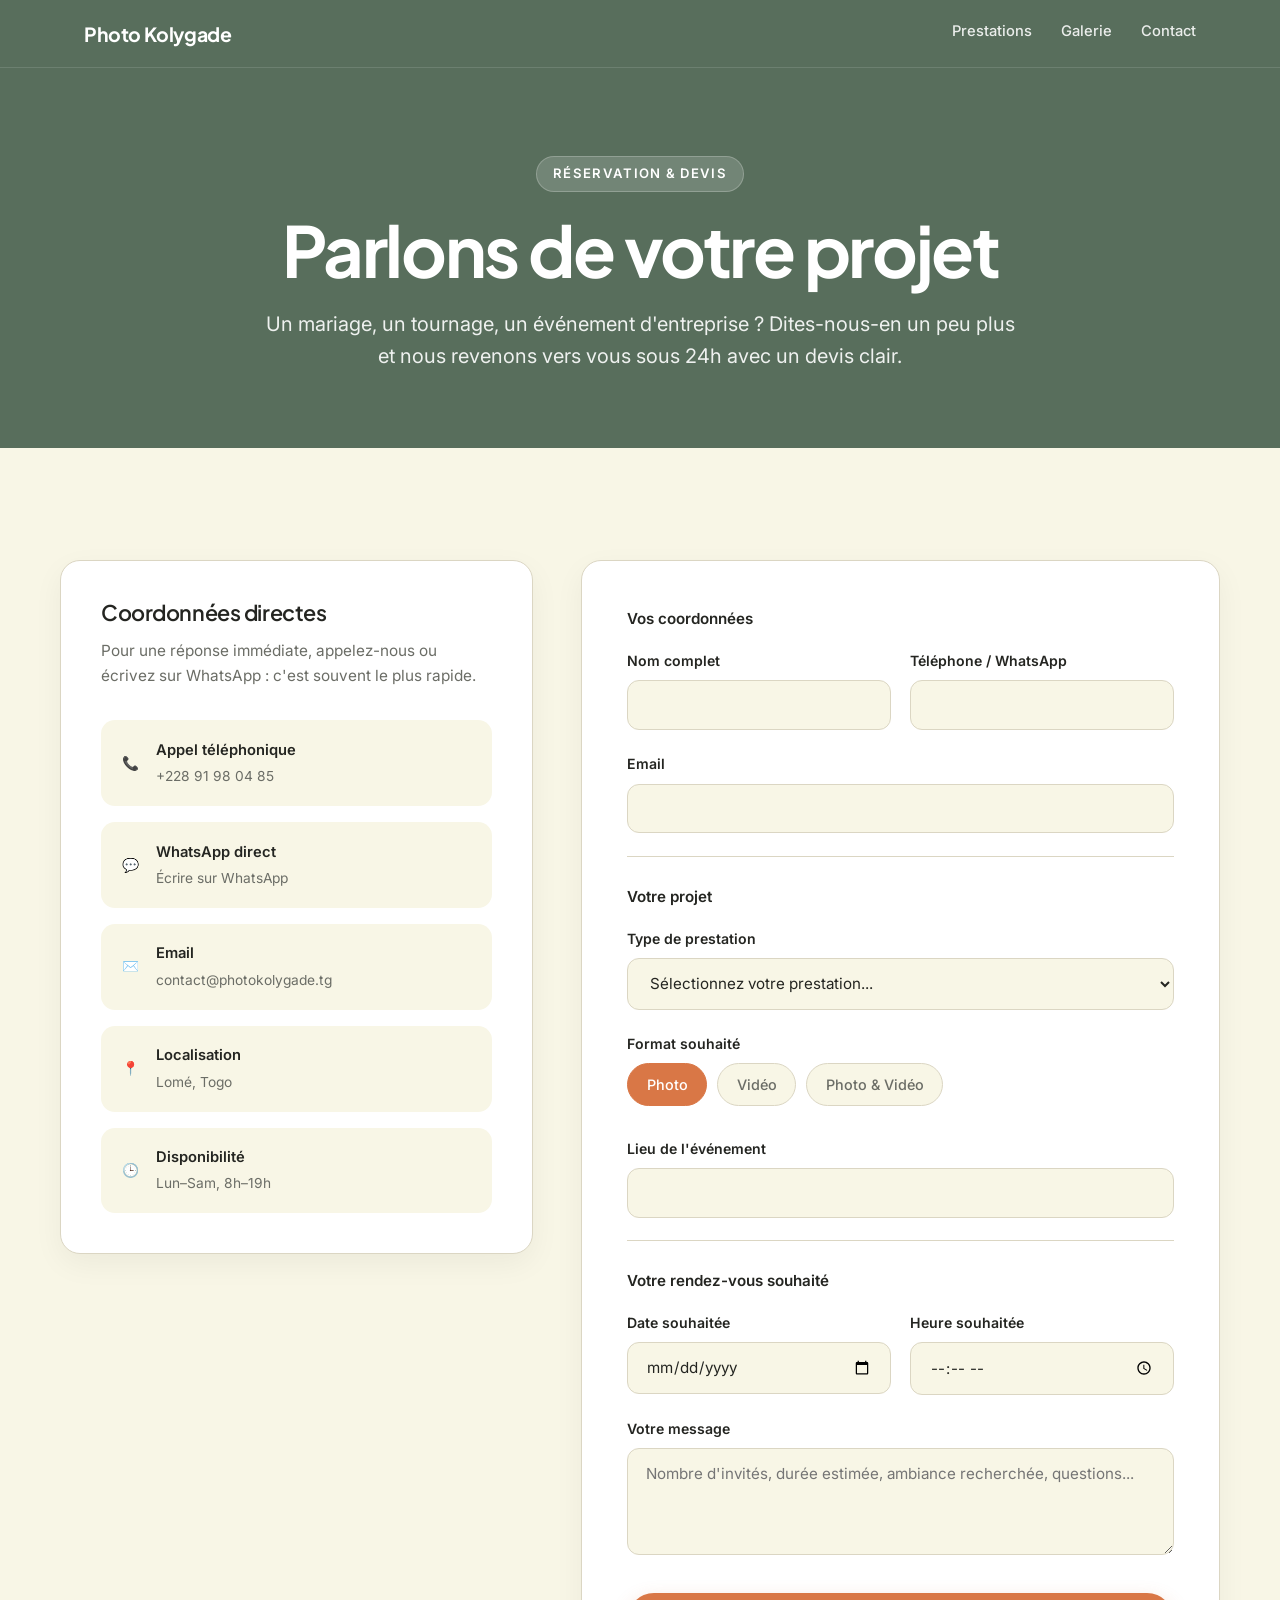
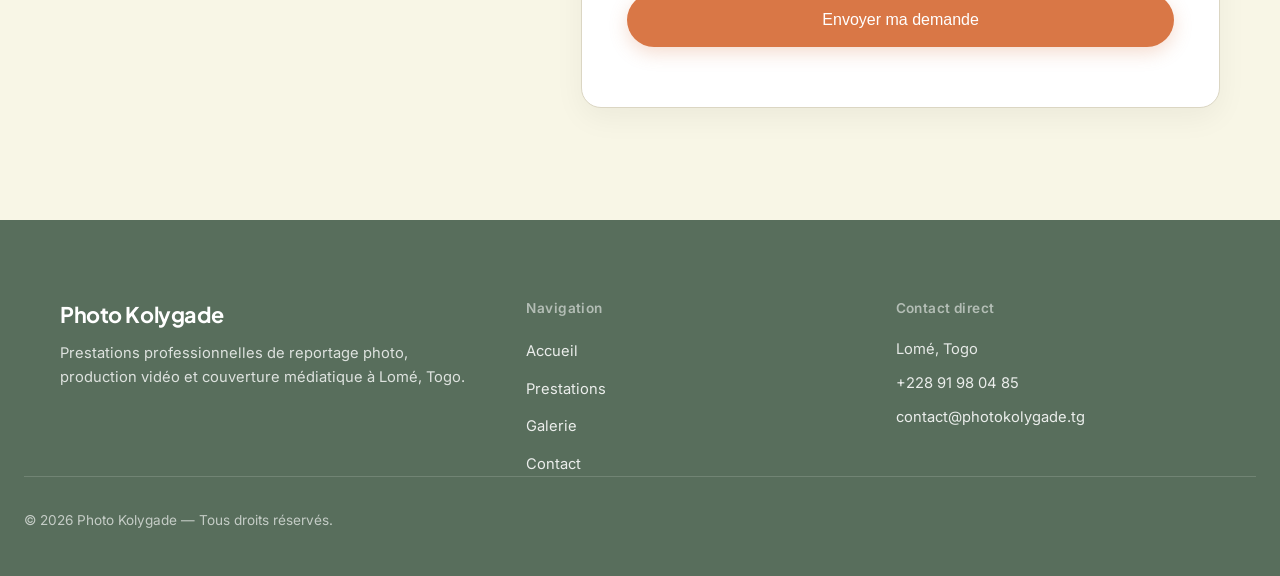
==== contact.html @ 78af7f21 "commit first" ====
<!DOCTYPE html>
<html lang="fr">

<head>
    <meta charset="UTF-8">
    <meta name="viewport" content="width=device-width, initial-scale=1.0">
    <title>Contact &amp; Réservation — Photo Kolygade | Studio Photo &amp; Vidéo à Lomé</title>
    <meta name="description"
        content="Réservez votre séance photo, votre reportage vidéo ou votre couverture d'événement avec Photo Kolygade à Lomé. Devis rapide, réponse sous 24h.">
    <link rel="preconnect" href="https://fonts.googleapis.com">
    <link rel="preconnect" href="https://fonts.gstatic.com" crossorigin>
    <link
        href="https://fonts.googleapis.com/css2?family=Inter:wght@300;400;500;600&family=Plus+Jakarta+Sans:wght@500;600;700;800&display=swap"
        rel="stylesheet">
    <link rel="stylesheet" href="style.css">
</head>

<body>

    <header class="site-header">
        <div class="header-inner">
            <a href="index.html" class="logo">Photo Kolygade</a>
            <nav class="main-nav" id="main-nav">
                <a href="prestations.html">Prestations</a>
                <a href="galerie.html">Galerie</a>
                <a href="contact.html" class="active">Contact</a>
            </nav>
            <button class="nav-toggle" id="nav-toggle" aria-label="Ouvrir le menu" aria-expanded="false">
                <span></span><span></span><span></span>
            </button>
        </div>
    </header>

    <main>
        <!-- PAGE HERO BANNER -->
        <section class="page-hero">
            <div class="page-hero-inner">
                <span class="page-hero-tag">Réservation &amp; Devis</span>
                <h1 class="page-hero-title">Parlons de votre projet</h1>
                <p class="page-hero-sub">Un mariage, un tournage, un événement d'entreprise&nbsp;? Dites-nous-en un peu
                    plus et nous revenons vers vous sous 24h avec un devis clair.</p>
            </div>
        </section>

        <!-- CONTACT & FORMULAIRE DE RDV -->
        <section class="contact">
            <div class="contact-inner">
                <div class="contact-grid">

                    <div class="contact-info">
                        <div class="info-card">
                            <h3>Coordonnées directes</h3>
                            <p>Pour une réponse immédiate, appelez-nous ou écrivez sur WhatsApp&nbsp;: c'est souvent le
                                plus rapide.</p>

                            <div class="contact-methods">
                                <a href="tel:+22891980485" class="contact-item">
                                    <span class="contact-icon">📞</span>
                                    <div>
                                        <strong>Appel téléphonique</strong>
                                        <span>+228 91 98 04 85</span>
                                    </div>
                                </a>
                                <a href="https://wa.me/22891980485" class="contact-item" target="_blank" rel="noopener">
                                    <span class="contact-icon">💬</span>
                                    <div>
                                        <strong>WhatsApp direct</strong>
                                        <span>Écrire sur WhatsApp</span>
                                    </div>
                                </a>
                                <a href="mailto:contact@photokolygade.tg" class="contact-item">
                                    <span class="contact-icon">✉️</span>
                                    <div>
                                        <strong>Email</strong>
                                        <span>contact@photokolygade.tg</span>
                                    </div>
                                </a>
                                <div class="contact-item">
                                    <span class="contact-icon">📍</span>
                                    <div>
                                        <strong>Localisation</strong>
                                        <span>Lomé, Togo</span>
                                    </div>
                                </div>
                                <div class="contact-item">
                                    <span class="contact-icon">🕒</span>
                                    <div>
                                        <strong>Disponibilité</strong>
                                        <span>Lun–Sam, 8h–19h</span>
                                    </div>
                                </div>
                            </div>
                        </div>
                    </div>

                    <div class="contact-form-wrapper">
                        <form class="contact-form" id="contact-form">

                            <p class="form-fieldset-title">Vos coordonnées</p>
                            <div class="form-row">
                                <div class="form-group">
                                    <label for="name">Nom complet</label>
                                    <input type="text" id="name" name="name" required>
                                </div>
                                <div class="form-group">
                                    <label for="phone">Téléphone / WhatsApp</label>
                                    <input type="tel" id="phone" name="phone" required>
                                </div>
                            </div>
                            <div class="form-group">
                                <label for="email">Email</label>
                                <input type="email" id="email" name="email" required>
                            </div>

                            <p class="form-fieldset-title">Votre projet</p>
                            <div class="form-group">
                                <label for="service">Type de prestation</label>
                                <select id="service" name="service" required>
                                    <option value="" disabled selected>Sélectionnez votre prestation...</option>
                                    <option value="reportage">Reportage photo (Mariage, Cérémonie, Fête)</option>
                                    <option value="video">Captation &amp; Montage vidéo</option>
                                    <option value="couverture">Couverture médiatique &amp; Événementielle</option>
                                    <option value="portrait">Shooting portrait &amp; Book photo</option>
                                    <option value="autre">Autre projet sur-mesure</option>
                                </select>
                            </div>
                            <div class="form-group">
                                <label>Format souhaité</label>
                                <div class="format-toggle">
                                    <input type="radio" id="format-photo" name="format" value="photo" checked>
                                    <label for="format-photo">Photo</label>

                                    <input type="radio" id="format-video" name="format" value="video">
                                    <label for="format-video">Vidéo</label>

                                    <input type="radio" id="format-both" name="format" value="photo-video">
                                    <label for="format-both">Photo &amp; Vidéo</label>
                                </div>
                            </div>
                            <div class="form-group">
                                <label for="location">Lieu de l'événement</label>
                                <input type="text" id="location" name="location">
                            </div>

                            <p class="form-fieldset-title">Votre rendez-vous souhaité</p>
                            <div class="form-row">
                                <div class="form-group">
                                    <label for="date">Date souhaitée</label>
                                    <input type="date" id="date" name="date">
                                </div>
                                <div class="form-group">
                                    <label for="time">Heure souhaitée</label>
                                    <input type="time" id="time" name="time">
                                </div>
                            </div>

                            <div class="form-group">
                                <label for="message">Votre message</label>
                                <textarea id="message" name="message" rows="4"
                                    placeholder="Nombre d'invités, durée estimée, ambiance recherchée, questions..."></textarea>
                            </div>

                            <button type="submit" class="btn btn-primary btn-submit">Envoyer ma demande</button>
                            <p class="form-feedback" id="form-feedback" aria-live="polite"></p>
                        </form>
                    </div>
                </div>
            </div>
        </section>
    </main>

    <!-- PIED DE PAGE -->
    <footer class="site-footer">
        <div class="footer-inner">
            <div class="footer-brand">
                <span class="logo">Photo Kolygade</span>
                <p>Prestations professionnelles de reportage photo, production vidéo et couverture médiatique à Lomé,
                    Togo.</p>
            </div>
            <div class="footer-nav">
                <h4>Navigation</h4>
                <ul>
                    <li><a href="index.html#accueil">Accueil</a></li>
                    <li><a href="prestations.html">Prestations</a></li>
                    <li><a href="galerie.html">Galerie</a></li>
                    <li><a href="contact.html">Contact</a></li>
                </ul>
            </div>
            <div class="footer-contact">
                <h4>Contact direct</h4>
                <p>Lomé, Togo</p>
                <p><a href="tel:+22891980485">+228 91 98 04 85</a></p>
                <p><a href="mailto:contact@photokolygade.tg">contact@photokolygade.tg</a></p>
            </div>
        </div>
        <div class="footer-bottom">
            <p>&copy; <span id="year"></span> Photo Kolygade — Tous droits réservés.</p>
        </div>
    </footer>

    <script src="script.js"></script>
</body>

</html>
---- style.css ----
/* ==========================================================================
   PHOTO KOLYGADE — feuille de style
   Inspirée de l'esthétique épurée et moderne de camillemasegosa.com :
   - Structure par grands blocs de couleurs (Vert Sauge, Crème Lin, Terracotta)
   - Slider Hero 4 photos avec défilement automatique & contrôles
   - Galerie en grands blocs épurés avec effet de zoom fluide au survol
   - Boutons et cartes arrondis (Soft UI)
   - Bouton flottant 'Contactez-nous'
   ========================================================================== */

:root {
  /* Palette de couleurs par blocs */
  --sage: #586E5C;
  /* Vert sauge bandeau & footer */
  --sage-dark: #445648;
  /* Vert sauge foncé pour survol */
  --terracotta: #D97746;
  /* Terracotta chaleureux (boutons & bloc avis) */
  --terracotta-hover: #C56535;
  /* Terracotta au survol */
  --paper: #F8F6E6;
  /* Fond principal crème lin doux */
  --paper-deep: #EDE8D5;
  /* Fond secondaire chaud (galerie & citation) */
  --paper-card: #FFFFFF;
  /* Cartes blanches épurées */
  --ink: #242521;
  /* Noir encre végétal */
  --muted: #6B6D66;
  /* Texte secondaire */
  --rule: #DBD6C3;
  /* Lignes fines et bordures discrètes */
  --shadow-soft: 0 10px 30px rgba(0, 0, 0, 0.05);

  /* Typographie */
  --font-display: 'Plus Jakarta Sans', -apple-system, BlinkMacSystemFont, sans-serif;
  --font-body: 'Inter', -apple-system, BlinkMacSystemFont, sans-serif;

  /* Géométrie & arrondis */
  --container: 1160px;
  --radius-pill: 50px;
  --radius-card: 20px;
  --radius-photo: 16px;
}

*,
*::before,
*::after {
  box-sizing: border-box;
}

html {
  scroll-behavior: smooth;
}

@media (prefers-reduced-motion: reduce) {
  html {
    scroll-behavior: auto;
  }

  *,
  *::before,
  *::after {
    animation-duration: 0.01ms !important;
    transition-duration: 0.01ms !important;
  }
}

body {
  margin: 0;
  background: var(--paper);
  color: var(--ink);
  font-family: var(--font-body);
  font-size: 16px;
  line-height: 1.65;
  -webkit-font-smoothing: antialiased;
}

h1,
h2,
h3 {
  font-family: var(--font-display);
  font-weight: 600;
  line-height: 1.15;
  letter-spacing: -0.02em;
  margin: 0;
}

p {
  margin: 0 0 1em;
  color: var(--muted);
}

a {
  color: inherit;
}

a:focus-visible,
button:focus-visible,
input:focus-visible,
select:focus-visible,
textarea:focus-visible {
  outline: 2px solid var(--terracotta);
  outline-offset: 3px;
}

.section-title {
  font-size: clamp(1.9rem, 3.5vw, 2.6rem);
  font-weight: 600;
  letter-spacing: -0.025em;
  margin-bottom: 2.5rem;
  color: var(--ink);
}

.section-title.text-light {
  color: #FFFFFF;
}

/* ---------- BOUTONS ARRONDIS (PILL BUTTONS) ---------- */
.btn {
  display: inline-flex;
  align-items: center;
  justify-content: center;
  gap: 0.5rem;
  padding: 0.85em 2.2em;
  border-radius: var(--radius-pill);
  font-size: 0.95rem;
  font-weight: 500;
  text-decoration: none;
  border: 1px solid transparent;
  cursor: pointer;
  transition: transform 0.15s ease, background-color 0.2s ease, color 0.2s ease, border-color 0.2s ease, box-shadow 0.2s ease;
}

.btn:hover {
  transform: translateY(-2px);
}

.btn:active {
  transform: translateY(0);
}

.btn-primary {
  background: var(--terracotta);
  color: #FFFFFF;
  box-shadow: 0 6px 18px rgba(217, 119, 70, 0.25);
}

.btn-primary:hover {
  background: var(--terracotta-hover);
  box-shadow: 0 8px 22px rgba(217, 119, 70, 0.35);
  color: #FFFFFF;
}

/* ---------- 1. EN-TÊTE (BLOC VERT SAUGE) ---------- */
.site-header {
  position: sticky;
  top: 0;
  z-index: 50;
  background: var(--sage);
  border-bottom: 1px solid rgba(255, 255, 255, 0.12);
}

.header-inner {
  max-width: var(--container);
  margin: 0 auto;
  padding: 1.1rem 1.5rem;
  display: flex;
  align-items: center;
  gap: 1.5rem;
}

.logo {
  font-family: var(--font-display);
  font-weight: 700;
  letter-spacing: -0.02em;
  font-size: 1.22rem;
  text-decoration: none;
  color: #FFFFFF;
  margin-right: auto;
}

.main-nav {
  display: flex;
  gap: 1.8rem;
}

.main-nav a {
  text-decoration: none;
  font-size: 0.92rem;
  font-weight: 500;
  color: rgba(255, 255, 255, 0.88);
  padding-bottom: 3px;
  border-bottom: 2px solid transparent;
  transition: color 0.2s ease, border-color 0.2s ease;
}

.main-nav a:hover {
  color: #FFFFFF;
  border-color: var(--terracotta);
}

.nav-toggle {
  display: none;
  flex-direction: column;
  gap: 5px;
  background: none;
  border: none;
  cursor: pointer;
  padding: 6px;
}

.nav-toggle span {
  width: 22px;
  height: 2px;
  background: #FFFFFF;
  display: block;
}

/* ---------- 2. HERO — SLIDER AVEC FOND D'AMBIANCE & PHOTO ENTIÈRE (CONTAIN) ---------- */
.hero {
  position: relative;
  min-height: 90vh;
  display: flex;
  align-items: flex-end;
  color: #FFFFFF;
  overflow: hidden;
  background-color: #1a221c;
}

.hero-slider {
  position: absolute;
  inset: 0;
  width: 100%;
  height: 100%;
  z-index: 1;
}

/* Chaque slide affiche SA photo en plein cadre (cover), point focal réglable
   individuellement via --pos si un visage ou un détail doit rester centré :
   style="--bg-url: url('...'); --pos: 50% 20%;" */
.hero-slide {
  position: absolute;
  inset: 0;
  width: 100%;
  height: 100%;
  background-image: var(--bg-url);
  background-size: cover;
  background-position: var(--pos, center 30%);
  opacity: 0;
  transform: scale(1.04);
  transition: opacity 1.1s cubic-bezier(0.4, 0, 0.2, 1), transform 6.5s linear;
  pointer-events: none;
}

.hero-slide.active {
  opacity: 1;
  transform: scale(1);
  pointer-events: auto;
}

/* Dégradé bas + gauche, juste assez pour lire le texte : la photo garde le premier rôle */
.hero::after {
  content: '';
  position: absolute;
  inset: 0;
  background: linear-gradient(to top, rgba(14, 20, 16, 0.82) 0%, rgba(14, 20, 16, 0.22) 42%, rgba(14, 20, 16, 0) 68%);
  pointer-events: none;
  z-index: 3;
}

.hero-content {
  position: relative;
  z-index: 5;
  max-width: var(--container);
  margin: 0 auto;
  padding: 0 1.5rem 5.5rem;
  width: 100%;
  pointer-events: none;
}

.hero-content a {
  pointer-events: auto;
}

.hero-title {
  font-size: clamp(3.2rem, 8.5vw, 6.2rem);
  font-weight: 700;
  letter-spacing: -0.035em;
  line-height: 1.05;
  margin-bottom: 0.8rem;
}

.hero-sub {
  font-size: clamp(1.05rem, 1.8vw, 1.35rem);
  color: rgba(255, 255, 255, 0.92);
  font-weight: 400;
  margin-bottom: 2.2rem;
  max-width: 36ch;
}

.hero-actions {
  display: flex;
  gap: 1rem;
}

/* Boutons de navigation latéraux (Style épuré haute couture — chevrons latéraux comme sur le modèle) */
.hero-nav-arrow {
  position: absolute;
  top: 50%;
  transform: translateY(-50%);
  z-index: 20;
  background: transparent;
  border: none;
  padding: 1.5rem 1rem;
  color: #FFFFFF;
  cursor: pointer;
  display: flex;
  align-items: center;
  justify-content: center;
  opacity: 0.85;
  transition: opacity 0.25s ease, transform 0.25s ease;
  user-select: none;
  -webkit-tap-highlight-color: transparent;
}

.hero-nav-arrow svg {
  width: 24px;
  height: 52px;
  display: block;
  filter: drop-shadow(0 2px 8px rgba(0, 0, 0, 0.45));
}

.hero-nav-prev {
  left: clamp(1rem, 3.2vw, 3.5rem);
}

.hero-nav-next {
  right: clamp(1rem, 3.2vw, 3.5rem);
}

.hero-nav-arrow:hover {
  opacity: 1;
}

.hero-nav-prev:hover {
  transform: translateY(-50%) translateX(-4px);
}

.hero-nav-next:hover {
  transform: translateY(-50%) translateX(4px);
}

.hero-nav-arrow:active {
  transform: translateY(-50%) scale(0.92);
}

/* ---------- 3. INTRO ---------- */
.intro {
  max-width: 680px;
  margin: 0 auto;
  padding: 5.5rem 1.5rem;
  text-align: center;
}

.intro p {
  font-size: 1.18rem;
  line-height: 1.7;
  color: var(--ink);
}

/* ---------- 4. PRESTATIONS (CARTES BLANCHES ARRONDIES & ZOOM PHOTO) ---------- */
.services {
  max-width: var(--container);
  margin: 0 auto;
  padding: 2rem 1.5rem 6.5rem;
}

.services-grid {
  display: grid;
  grid-template-columns: repeat(3, 1fr);
  gap: 2.2rem;
}

.service-tile {
  display: block;
  text-decoration: none;
  color: inherit;
}

.service-photo-wrap {
  position: relative;
  aspect-ratio: 4 / 5;
  border-radius: var(--radius-photo);
  overflow: hidden;
  margin-bottom: 1.2rem;
  background-color: var(--paper-deep);
}

.service-photo {
  width: 100%;
  height: 100%;
  background-size: cover;
  background-position: center;
  transition: transform 0.65s cubic-bezier(0.2, 0.8, 0.2, 1);
}

.service-tile:hover .service-photo {
  transform: scale(1.06);
}

.service-tile-overlay {
  position: absolute;
  inset: auto 0 0 0;
  padding: 1.6rem 1.3rem 1.1rem;
  background: linear-gradient(to top, rgba(16, 24, 18, 0.82) 0%, rgba(16, 24, 18, 0) 100%);
}

.service-tile-overlay h3 {
  font-size: 1.2rem;
  color: #FFFFFF;
  margin: 0;
}

.service-tile-desc {
  font-size: 0.94rem;
  line-height: 1.55;
  color: var(--muted);
  margin: 0 0 0.6rem;
}

.service-tile-link {
  font-size: 0.88rem;
  font-weight: 600;
  color: var(--terracotta);
}

/* ---------- 5. GALERIE (BANDEAU DE BLOCS DROITS, DÉFILEMENT AUTOMATIQUE) ---------- */
.gallery-strip-section {
  background: var(--paper-deep);
  padding: 6.5rem 0;
  border-top: 1px solid var(--rule);
  border-bottom: 1px solid var(--rule);
  overflow: hidden;
}

.gallery-strip-section .section-title {
  max-width: var(--container);
  margin: 0 auto;
  padding: 0 1.5rem;
}

.gallery-marquee-viewport {
  overflow: hidden;
  margin: 3rem 0 3.6rem;
  -webkit-mask-image: linear-gradient(to right, transparent 0, #000 4%, #000 96%, transparent 100%);
  mask-image: linear-gradient(to right, transparent 0, #000 4%, #000 96%, transparent 100%);
}

.gallery-marquee-track {
  display: flex;
  gap: 1.3rem;
  width: max-content;
  animation: marquee-scroll 42s linear infinite;
}

.gallery-marquee-viewport:hover .gallery-marquee-track {
  animation-play-state: paused;
}

.marquee-block {
  flex: 0 0 auto;
  width: clamp(220px, 22vw, 320px);
  aspect-ratio: 3 / 4;
  border-radius: 14px;
  overflow: hidden;
  background: var(--paper);
}

.marquee-photo {
  width: 100%;
  height: 100%;
  background-size: cover;
  background-position: center;
}

@keyframes marquee-scroll {
  from {
    transform: translateX(0);
  }

  to {
    transform: translateX(-50%);
  }
}

@media (prefers-reduced-motion: reduce) {
  .gallery-marquee-track {
    animation: none;
  }
}

/* ---------- BOUTONS CTA DES SECTIONS (PRESTATIONS & GALERIE) ---------- */
.section-cta-wrap {
  display: flex;
  justify-content: center;
  align-items: center;
  margin-top: 3.8rem;
}

.btn-section-cta {
  display: inline-flex;
  align-items: center;
  gap: 0.85rem;
  background: var(--terracotta);
  color: #FFFFFF;
  font-size: 1rem;
  font-weight: 500;
  padding: 0.95em 2.4em;
  border-radius: var(--radius-pill);
  text-decoration: none;
  box-shadow: 0 10px 26px rgba(217, 119, 70, 0.35);
  transition: transform 0.25s ease, background-color 0.25s ease, box-shadow 0.25s ease;
  letter-spacing: -0.01em;
}

.btn-section-cta svg {
  transition: transform 0.25s ease;
}

.btn-section-cta:hover {
  background: var(--terracotta-hover);
  color: #FFFFFF;
  transform: translateY(-3px);
  box-shadow: 0 14px 34px rgba(217, 119, 70, 0.48);
}

.btn-section-cta:hover svg {
  transform: translateX(4px);
}

.btn-section-cta:active {
  transform: translateY(-1px) scale(0.98);
}

/* ---------- 6. NOTRE PHILOSOPHIE (réutilise le composant .detail-item des prestations,
   pour garder un seul langage visuel "photo + texte alterné" sur tout le site) ---------- */
.philosophy-section {
  background: var(--paper-deep);
  padding: 6.5rem 1.5rem;
  border-top: 1px solid var(--rule);
  border-bottom: 1px solid var(--rule);
}

.philosophy-quote {
  margin: 0 0 1.5rem;
  padding-left: 1.3rem;
  border-left: 3px solid var(--terracotta);
}

.philosophy-quote p {
  font-family: var(--font-display);
  font-size: clamp(1.5rem, 2.6vw, 2.05rem);
  line-height: 1.4;
  color: var(--ink);
  font-weight: 500;
  letter-spacing: -0.015em;
  margin-bottom: 0.9rem;
}

.philosophy-quote cite {
  display: block;
  font-size: 0.88rem;
  color: var(--muted);
  font-style: normal;
  letter-spacing: 0.04em;
}

.philosophy-lead {
  font-size: 1.02rem;
  line-height: 1.65;
  color: var(--muted);
  margin: 0;
}

/* ---------- 7. TÉMOIGNAGES (BLOC TERRACOTTA, SANS BOUTON) ---------- */
.testimonials {
  background: var(--terracotta);
  padding: 7rem 1.5rem;
  color: #FFFFFF;
}

.testimonials-inner {
  max-width: var(--container);
  margin: 0 auto;
}

.testimonials .section-title {
  color: #FFFFFF;
  text-align: center;
  margin-bottom: 3.5rem;
}

.testimonials-grid {
  display: grid;
  grid-template-columns: repeat(3, 1fr);
  gap: 2.2rem;
}

.testimonial-card {
  background: #FFFFFF;
  color: var(--ink);
  padding: 2.4rem 2rem;
  border-radius: var(--radius-card);
  box-shadow: 0 12px 36px rgba(0, 0, 0, 0.12);
  display: flex;
  flex-direction: column;
  justify-content: space-between;
}

.testimonial-card .stars {
  color: #F5A623;
  font-size: 1.15rem;
  letter-spacing: 3px;
  margin-bottom: 1.2rem;
}

.testimonial-text {
  font-size: 0.98rem;
  line-height: 1.65;
  color: var(--ink);
  margin-bottom: 1.6rem;
}

.testimonial-author strong {
  display: block;
  font-size: 1rem;
  font-weight: 600;
  color: var(--ink);
}

.testimonial-author span {
  font-size: 0.85rem;
  color: var(--muted);
}

/* ---------- 8. CONTACT & FORMULAIRE ---------- */
.contact {
  background: var(--paper);
  padding: 7rem 1.5rem;
}

.contact-inner {
  max-width: var(--container);
  margin: 0 auto;
}

.contact-header {
  text-align: center;
  max-width: 640px;
  margin: 0 auto 3.8rem;
}

.contact-lead {
  font-size: 1.05rem;
  color: var(--muted);
  margin-bottom: 0;
}

.contact-grid {
  display: grid;
  grid-template-columns: 1fr 1.35fr;
  gap: 3rem;
  align-items: start;
}

.info-card {
  background: var(--paper-card);
  padding: 2.5rem;
  border-radius: var(--radius-card);
  box-shadow: var(--shadow-soft);
  border: 1px solid var(--rule);
}

.info-card h3 {
  font-size: 1.35rem;
  margin-bottom: 0.8rem;
}

.info-card p {
  font-size: 0.96rem;
  line-height: 1.6;
  margin-bottom: 2rem;
}

.contact-methods {
  display: flex;
  flex-direction: column;
  gap: 1rem;
}

.contact-item {
  display: flex;
  align-items: center;
  gap: 1.1rem;
  padding: 1.1rem 1.3rem;
  background: var(--paper);
  border-radius: 14px;
  text-decoration: none;
  color: var(--ink);
  transition: background 0.2s ease, transform 0.15s ease;
}

.contact-item:hover {
  background: var(--paper-deep);
  transform: translateX(4px);
}

.contact-icon {
  font-size: 1.4rem;
}

.contact-item strong {
  display: block;
  font-size: 0.92rem;
  font-weight: 600;
}

.contact-item span {
  font-size: 0.86rem;
  color: var(--muted);
}

.contact-form-wrapper {
  background: var(--paper-card);
  padding: 2.8rem;
  border-radius: var(--radius-card);
  box-shadow: var(--shadow-soft);
  border: 1px solid var(--rule);
}

.contact-form .form-row {
  display: grid;
  grid-template-columns: 1fr 1fr;
  gap: 1.2rem;
}

.form-group {
  margin-bottom: 1.4rem;
}

.form-group label {
  display: block;
  font-size: 0.88rem;
  font-weight: 600;
  margin-bottom: 0.5rem;
  color: var(--ink);
}

.form-group input,
.form-group select,
.form-group textarea {
  width: 100%;
  padding: 0.9rem 1.15rem;
  border-radius: 12px;
  border: 1px solid var(--rule);
  background: var(--paper);
  font-family: var(--font-body);
  font-size: 0.95rem;
  color: var(--ink);
  outline: none;
  transition: border-color 0.2s ease, background-color 0.2s ease, box-shadow 0.2s ease;
}

.form-group input:focus,
.form-group select:focus,
.form-group textarea:focus {
  background: #FFFFFF;
  border-color: var(--terracotta);
  box-shadow: 0 0 0 3px rgba(217, 119, 70, 0.15);
}

/* Regroupe les champs du formulaire de RDV en sous-sections lisibles */
.form-fieldset-title {
  font-size: 0.95rem;
  font-weight: 600;
  color: var(--ink);
  margin: 0 0 1.1rem;
  padding-top: 1.7rem;
  border-top: 1px solid var(--rule);
}

.form-fieldset-title:first-child {
  padding-top: 0;
  border-top: none;
}

/* Sélecteur "Photo / Vidéo / Photo & Vidéo" — mêmes chips que les filtres de la galerie */
.format-toggle {
  display: flex;
  flex-wrap: wrap;
  gap: 0.6rem;
  margin-bottom: 1.4rem;
}

.format-toggle input {
  position: absolute;
  opacity: 0;
  pointer-events: none;
}

.format-toggle label {
  cursor: pointer;
  font-size: 0.9rem;
  font-weight: 500;
  color: var(--muted);
  background: var(--paper);
  border: 1.5px solid var(--rule);
  padding: 0.6em 1.3em;
  border-radius: var(--radius-pill);
  transition: all 0.2s ease;
}

.format-toggle input:checked+label {
  background: var(--terracotta);
  border-color: var(--terracotta);
  color: #FFFFFF;
}

.format-toggle input:focus-visible+label {
  outline: 2px solid var(--terracotta);
  outline-offset: 2px;
}

.btn-submit {
  width: 100%;
  padding: 1.05rem;
  font-size: 1rem;
  margin-top: 0.5rem;
}

.form-feedback {
  margin-top: 1rem;
  font-size: 0.92rem;
  font-weight: 500;
  text-align: center;
}

.form-feedback.success {
  color: #2D7A47;
}

/* ---------- 9. PIED DE PAGE (BLOC VERT SAUGE, 3 COLONNES) ---------- */
.site-footer {
  background: var(--sage);
  color: #FFFFFF;
  padding: 4.8rem 1.5rem 2.8rem;
}

.footer-inner {
  max-width: var(--container);
  margin: 0 auto;
  display: grid;
  grid-template-columns: 1.3fr 1fr 1fr;
  gap: 2.8rem;
  text-align: left;
}

.footer-brand .logo {
  font-family: var(--font-display);
  font-size: 1.35rem;
  font-weight: 700;
  display: block;
  margin: 0 0 0.6rem;
}

.footer-brand p {
  color: rgba(255, 255, 255, 0.8);
  margin: 0;
  font-size: 0.92rem;
  line-height: 1.6;
}

.footer-nav h4,
.footer-contact h4 {
  font-size: 0.85rem;
  font-weight: 600;
  letter-spacing: 0.03em;
  color: rgba(255, 255, 255, 0.55);
  margin: 0 0 1.1rem;
}

.footer-nav ul {
  list-style: none;
  padding: 0;
  margin: 0;
  display: flex;
  flex-direction: column;
  gap: 0.7rem;
}

.footer-nav a,
.footer-contact a {
  color: rgba(255, 255, 255, 0.88);
  text-decoration: none;
  font-size: 0.92rem;
  transition: color 0.2s ease;
}

.footer-nav a:hover,
.footer-contact a:hover {
  color: var(--terracotta);
}

.footer-contact p {
  margin: 0 0 0.6rem;
  font-size: 0.92rem;
  color: rgba(255, 255, 255, 0.85);
}

@media (max-width: 720px) {
  .footer-inner {
    grid-template-columns: 1fr;
    text-align: center;
    gap: 2.2rem;
  }

  .footer-nav ul {
    align-items: center;
  }
}

.footer-bottom {
  border-top: 1px solid rgba(255, 255, 255, 0.15);
  padding-top: 2rem;
  width: 100%;
}

.footer-bottom p {
  color: rgba(255, 255, 255, 0.65);
  font-size: 0.85rem;
  margin: 0;
}

/* ---------- 10. BOUTON FLOTTANT 'CONTACTEZ-NOUS' ---------- */
.floating-contact-btn {
  position: fixed;
  bottom: 2.2rem;
  right: 2.2rem;
  z-index: 99;
  display: flex;
  align-items: center;
  gap: 0.65rem;
  background: var(--terracotta);
  color: #FFFFFF;
  padding: 0.88em 1.6em;
  border-radius: var(--radius-pill);
  text-decoration: none;
  font-weight: 500;
  font-size: 0.95rem;
  box-shadow: 0 10px 28px rgba(217, 119, 70, 0.45);
  transition: transform 0.2s ease, background-color 0.2s ease, box-shadow 0.2s ease;
}

.floating-contact-btn:hover {
  transform: translateY(-3px) scale(1.03);
  background: var(--terracotta-hover);
  box-shadow: 0 14px 34px rgba(217, 119, 70, 0.55);
  color: #FFFFFF;
}

.floating-icon {
  font-size: 1.15rem;
}

/* ---------- RESPONSIVE ---------- */
@media (max-width: 960px) {
  .services-grid {
    grid-template-columns: 1fr;
  }

  .testimonials-grid {
    grid-template-columns: 1fr;
  }

  .contact-grid {
    grid-template-columns: 1fr;
  }
}

@media (max-width: 880px) {
  .main-nav {
    position: absolute;
    top: 100%;
    left: 0;
    right: 0;
    background: var(--sage);
    border-bottom: 1px solid rgba(255, 255, 255, 0.15);
    flex-direction: column;
    padding: 1.2rem 1.5rem 1.8rem;
    gap: 1.2rem;
    display: none;
  }

  .main-nav.open {
    display: flex;
  }

  .nav-toggle {
    display: flex;
  }
}

@media (max-width: 600px) {
  .contact-form .form-row {
    grid-template-columns: 1fr;
  }

  .contact-form-wrapper {
    padding: 1.8rem 1.4rem;
  }

  .info-card {
    padding: 1.8rem 1.4rem;
  }

  .marquee-block {
    width: 200px;
  }

  .hero-title {
    font-size: 3rem;
  }

  .hero-nav-arrow {
    padding: 0.8rem 0.4rem;
  }

  .hero-nav-arrow svg {
    width: 18px;
    height: 38px;
  }

  .hero-nav-prev {
    left: 0.5rem;
  }

  .hero-nav-next {
    right: 0.5rem;
  }

  .floating-contact-btn {
    bottom: 1.2rem;
    right: 1.2rem;
    padding: 0.75em 1.3em;
    font-size: 0.88rem;
  }
}

/* ============================================================
   STYLES DES PAGES DÉDIÉES (PRESTATIONS & GALERIE)
   ============================================================ */

/* Page Hero Banner */
.page-hero {
  background: var(--sage);
  color: #FFFFFF;
  padding: 5.5rem 1.5rem 4.8rem;
  text-align: center;
  position: relative;
}

.page-hero-inner {
  max-width: 820px;
  margin: 0 auto;
}

.page-hero-tag {
  display: inline-block;
  background: rgba(255, 255, 255, 0.16);
  font-size: 0.82rem;
  font-weight: 600;
  text-transform: uppercase;
  letter-spacing: 0.1em;
  padding: 0.45em 1.2em;
  border-radius: var(--radius-pill);
  margin-bottom: 1.2rem;
  border: 1px solid rgba(255, 255, 255, 0.22);
}

.page-hero-title {
  font-size: clamp(2.8rem, 5.5vw, 4.4rem);
  font-weight: 700;
  letter-spacing: -0.035em;
  line-height: 1.1;
  margin-bottom: 1.2rem;
}

.page-hero-sub {
  font-size: clamp(1.05rem, 1.6vw, 1.25rem);
  line-height: 1.6;
  color: rgba(255, 255, 255, 0.9);
  max-width: 58ch;
  margin: 0 auto;
}

/* Prestations Détail */
.prestations-detail {
  padding: 6rem 1.5rem;
  background: var(--paper);
}

.detail-container {
  max-width: var(--container);
  margin: 0 auto;
  display: flex;
  flex-direction: column;
  gap: 6rem;
}

.detail-item {
  display: grid;
  grid-template-columns: 1.05fr 1fr;
  gap: 4.5rem;
  align-items: center;
}

.detail-item.reverse {
  grid-template-columns: 1fr 1.05fr;
}

.detail-item.reverse .detail-visual {
  order: 2;
}

.detail-visual {
  position: relative;
  height: 480px;
  border-radius: 28px;
  overflow: hidden;
  box-shadow: 0 16px 40px rgba(0, 0, 0, 0.08);
  background: var(--paper-deep);
}

.detail-img {
  width: 100%;
  height: 100%;
  background-size: cover;
  background-position: center;
  transition: transform 0.65s cubic-bezier(0.2, 0.8, 0.2, 1);
}

.detail-item:hover .detail-img {
  transform: scale(1.05);
}

.detail-badge {
  display: inline-block;
  font-size: 0.8rem;
  font-weight: 600;
  text-transform: uppercase;
  letter-spacing: 0.08em;
  color: var(--terracotta);
  margin-bottom: 0.8rem;
}

.detail-text h2 {
  font-size: clamp(1.8rem, 3.2vw, 2.4rem);
  line-height: 1.2;
  margin-bottom: 1.1rem;
  letter-spacing: -0.02em;
}

.detail-lead {
  font-size: 1.05rem;
  line-height: 1.65;
  color: var(--muted);
  margin-bottom: 1.8rem;
}

.detail-tags {
  display: flex;
  flex-wrap: wrap;
  gap: 0.6rem;
  margin: 0 0 2.2rem;
}

.detail-tags span {
  font-size: 0.85rem;
  font-weight: 500;
  color: var(--ink);
  background: var(--paper-card);
  border: 1px solid var(--rule);
  padding: 0.5em 1.1em;
  border-radius: var(--radius-pill);
}

/* Section Processus */
.process-section {
  background: var(--paper-deep);
  padding: 6.5rem 1.5rem;
  border-top: 1px solid var(--rule);
  border-bottom: 1px solid var(--rule);
}

.process-inner {
  max-width: var(--container);
  margin: 0 auto;
}

.process-grid {
  display: grid;
  grid-template-columns: repeat(4, 1fr);
  gap: 2.2rem;
  margin-top: 3.5rem;
}

.process-step {
  background: var(--paper);
  padding: 2.2rem 1.8rem;
  border-radius: 20px;
  box-shadow: 0 8px 24px rgba(0, 0, 0, 0.04);
  border: 1px solid var(--rule);
  transition: transform 0.2s ease;
}

.process-step:hover {
  transform: translateY(-4px);
}

.step-num {
  font-family: var(--font-display);
  font-size: 2.2rem;
  font-weight: 800;
  color: var(--terracotta);
  margin-bottom: 0.9rem;
  line-height: 1;
}

.process-step h3 {
  font-size: 1.25rem;
  margin-bottom: 0.6rem;
}

.process-step p {
  font-size: 0.92rem;
  line-height: 1.6;
  color: var(--muted);
  margin: 0;
}

/* Page CTA Banner */
.page-cta-banner {
  background: var(--terracotta);
  color: #FFFFFF;
  padding: 6rem 1.5rem;
  text-align: center;
}

.page-cta-inner {
  max-width: 720px;
  margin: 0 auto;
}

.page-cta-banner h2 {
  font-size: clamp(2rem, 3.8vw, 2.9rem);
  letter-spacing: -0.025em;
  margin-bottom: 1rem;
  color: #FFFFFF;
}

.page-cta-banner p {
  font-size: 1.1rem;
  line-height: 1.6;
  color: rgba(255, 255, 255, 0.92);
  margin-bottom: 2.4rem;
}

.page-cta-banner .btn-pill-cta {
  background: #FFFFFF;
  color: var(--terracotta);
  box-shadow: 0 10px 28px rgba(0, 0, 0, 0.15);
}

.page-cta-banner .btn-pill-cta:hover {
  background: var(--ink);
  color: #FFFFFF;
}

/* Galerie Page Complète */
.gallery-page-section {
  padding: 5rem 1.5rem 7rem;
  background: var(--paper-deep);
}

.gallery-container {
  max-width: var(--container);
  margin: 0 auto;
}

.gallery-filters {
  display: flex;
  justify-content: center;
  gap: 0.85rem;
  flex-wrap: wrap;
  margin-bottom: 3.5rem;
}

.filter-btn {
  background: var(--paper);
  color: var(--muted);
  border: 1.5px solid var(--rule);
  padding: 0.6em 1.6em;
  border-radius: var(--radius-pill);
  font-size: 0.92rem;
  font-weight: 500;
  cursor: pointer;
  transition: all 0.22s ease;
}

.filter-btn:hover {
  border-color: var(--terracotta);
  color: var(--ink);
}

.filter-btn.active {
  background: var(--terracotta);
  color: #FFFFFF;
  border-color: var(--terracotta);
  box-shadow: 0 6px 18px rgba(217, 119, 70, 0.35);
}

.gallery-full-grid {
  display: grid;
  grid-template-columns: repeat(3, 1fr);
  gap: 1.8rem;
}

.gallery-card {
  position: relative;
  border-radius: 22px;
  overflow: hidden;
  min-height: 420px;
  box-shadow: 0 10px 30px rgba(0, 0, 0, 0.06);
  background: var(--paper);
  cursor: zoom-in;
  border: none;
  padding: 0;
  width: 100%;
  text-align: left;
  display: block;
  font: inherit;
}

.gallery-card:focus-visible {
  outline: 3px solid var(--terracotta);
  outline-offset: 3px;
}

.gallery-card-img {
  width: 100%;
  height: 100%;
  background-size: cover;
  background-position: center;
  transition: transform 0.65s cubic-bezier(0.2, 0.8, 0.2, 1);
}

.gallery-card:hover .gallery-card-img {
  transform: scale(1.08);
}

.gallery-card-overlay {
  position: absolute;
  inset: auto 0 0 0;
  padding: 2.2rem 1.5rem 1.4rem;
  background: linear-gradient(to top, rgba(16, 24, 18, 0.88) 0%, rgba(16, 24, 18, 0) 100%);
  color: #FFFFFF;
  pointer-events: none;
}

.gallery-card-overlay h3 {
  font-size: 1.15rem;
  font-weight: 600;
  margin: 0;
  color: #FFFFFF;
}

/* Responsive des nouvelles pages */
@media (max-width: 960px) {

  .detail-item,
  .detail-item.reverse {
    grid-template-columns: 1fr;
    gap: 2.5rem;
  }

  .detail-item.reverse .detail-visual {
    order: 0;
  }

  .detail-visual {
    height: 380px;
  }

  .process-grid {
    grid-template-columns: repeat(2, 1fr);
  }

  .gallery-full-grid {
    grid-template-columns: repeat(2, 1fr);
  }
}

@media (max-width: 600px) {
  .process-grid {
    grid-template-columns: 1fr;
  }

  .gallery-full-grid {
    grid-template-columns: 1fr;
  }

  .detail-visual {
    height: 300px;
  }
}

/* ---------- LIGHTBOX (agrandir une photo de la galerie au clic) ---------- */
.lightbox {
  position: fixed;
  inset: 0;
  z-index: 200;
  display: none;
  align-items: center;
  justify-content: center;
  padding: 2.4rem;
  background: rgba(12, 16, 13, 0.94);
}

.lightbox.open {
  display: flex;
}

.lightbox-img {
  width: min(1100px, 100%);
  height: min(82vh, 100%);
  border-radius: 10px;
  box-shadow: 0 30px 80px rgba(0, 0, 0, 0.5);
  background-size: contain;
  background-repeat: no-repeat;
  background-position: center;
}

.lightbox-caption {
  position: absolute;
  bottom: 2.2rem;
  left: 0;
  right: 0;
  text-align: center;
  color: rgba(255, 255, 255, 0.9);
  font-size: 0.95rem;
}

.lightbox-close,
.lightbox-nav {
  position: absolute;
  background: rgba(255, 255, 255, 0.12);
  border: none;
  color: #FFFFFF;
  cursor: pointer;
  border-radius: 50%;
  width: 46px;
  height: 46px;
  display: flex;
  align-items: center;
  justify-content: center;
  transition: background-color 0.2s ease;
}

.lightbox-close:hover,
.lightbox-nav:hover {
  background: var(--terracotta);
}

.lightbox-close:focus-visible,
.lightbox-nav:focus-visible {
  outline: 2px solid #FFFFFF;
  outline-offset: 2px;
}

.lightbox-close {
  top: 1.6rem;
  right: 1.6rem;
}

.lightbox-prev {
  left: 1.2rem;
  top: 50%;
  transform: translateY(-50%);
}

.lightbox-next {
  right: 1.2rem;
  top: 50%;
  transform: translateY(-50%);
}

@media (max-width: 640px) {
  .lightbox {
    padding: 1.2rem;
  }

  .lightbox-close,
  .lightbox-nav {
    width: 38px;
    height: 38px;
  }

  .lightbox-prev {
    left: 0.5rem;
  }

  .lightbox-next {
    right: 0.5rem;
  }
}
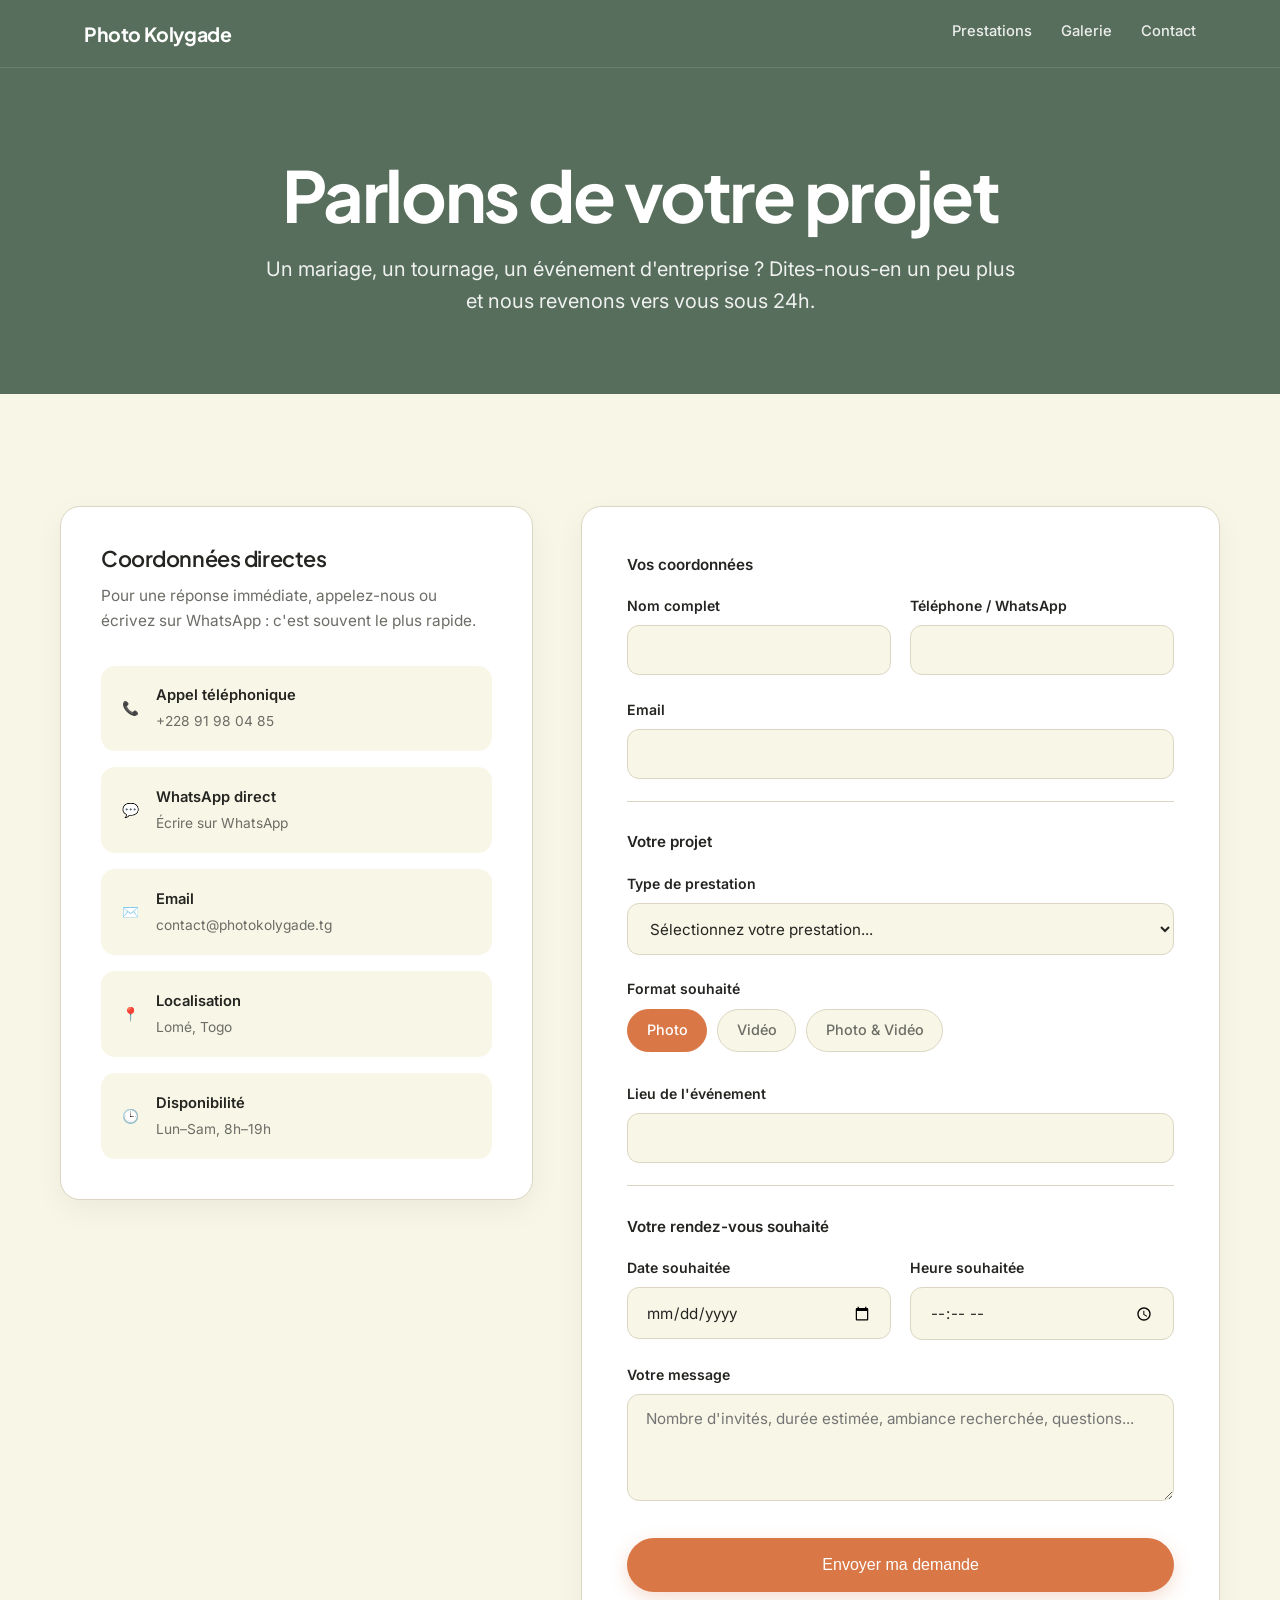
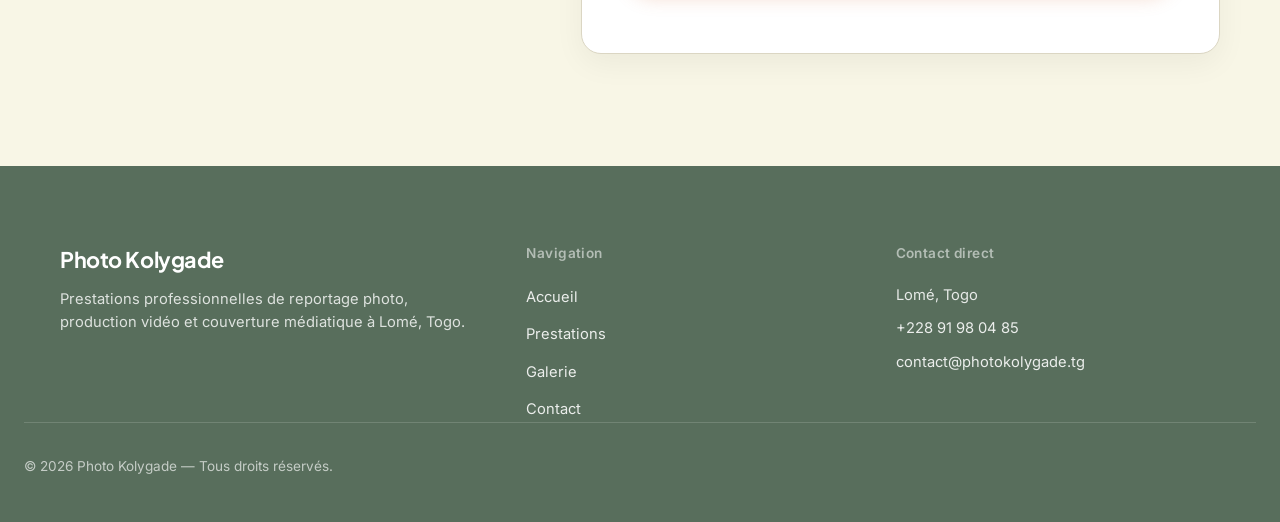
==== commit b71a1bb9: "amélioration global" ====
--- a/contact.html
+++ b/contact.html
@@ -35,10 +35,9 @@
         <!-- PAGE HERO BANNER -->
         <section class="page-hero">
             <div class="page-hero-inner">
-                <span class="page-hero-tag">Réservation &amp; Devis</span>
                 <h1 class="page-hero-title">Parlons de votre projet</h1>
                 <p class="page-hero-sub">Un mariage, un tournage, un événement d'entreprise&nbsp;? Dites-nous-en un peu
-                    plus et nous revenons vers vous sous 24h avec un devis clair.</p>
+                    plus et nous revenons vers vous sous 24h.</p>
             </div>
         </section>
 
--- a/style.css
+++ b/style.css
@@ -217,15 +217,19 @@
   display: block;
 }
 
-/* ---------- 2. HERO — SLIDER AVEC FOND D'AMBIANCE & PHOTO ENTIÈRE (CONTAIN) ---------- */
+/* ---------- 2. HERO — COMPOSITION ASYMÉTRIQUE ÉDITORIALE (OPTION C : 60% CARROUSEL / 40% TEXTE) ---------- */
 .hero {
   position: relative;
-  min-height: 90vh;
-  display: flex;
-  align-items: flex-end;
-  color: #FFFFFF;
+  min-height: min(760px, calc(100vh - 72px));
+  display: grid;
+  /* Disposition asymétrique : ~38% pour le texte et ~62% pour la mise en valeur photo */
+  grid-template-columns: minmax(320px, 0.78fr) minmax(460px, 1.22fr);
+  align-items: center;
+  gap: clamp(2rem, 3vw, 3rem);
+  padding: clamp(2.5rem, 4.5vw, 4.5rem) max(1.5rem, calc((100% - 1320px) / 2));
+  color: var(--ink);
   overflow: hidden;
-  background-color: #1a221c;
+  background: var(--paper);
 }
 
 .hero-slider {
@@ -248,125 +252,146 @@
   background-size: cover;
   background-position: var(--pos, center 30%);
   opacity: 0;
-  transform: scale(1.04);
-  transition: opacity 1.1s cubic-bezier(0.4, 0, 0.2, 1), transform 6.5s linear;
+  transform: scale(1.06) translateX(2%);
+  transition: opacity 1s ease, transform 7s cubic-bezier(0.2, 0.7, 0.2, 1);
   pointer-events: none;
 }
 
 .hero-slide.active {
   opacity: 1;
-  transform: scale(1);
+  transform: scale(1) translateX(0);
   pointer-events: auto;
-}
-
-/* Dégradé bas + gauche, juste assez pour lire le texte : la photo garde le premier rôle */
-.hero::after {
-  content: '';
-  position: absolute;
-  inset: 0;
-  background: linear-gradient(to top, rgba(14, 20, 16, 0.82) 0%, rgba(14, 20, 16, 0.22) 42%, rgba(14, 20, 16, 0) 68%);
-  pointer-events: none;
-  z-index: 3;
 }
 
 .hero-content {
   position: relative;
   z-index: 5;
-  max-width: var(--container);
-  margin: 0 auto;
-  padding: 0 1.5rem 5.5rem;
-  width: 100%;
-  pointer-events: none;
-}
-
-.hero-content a {
-  pointer-events: auto;
+  max-width: 480px;
+  margin-left: clamp(0rem, 3vw, 3rem);
+}
+
+.hero-kicker {
+  margin-bottom: 1.3rem;
+  color: var(--terracotta);
+  font-size: 0.76rem;
+  font-weight: 700;
+  letter-spacing: 0.14em;
+  text-transform: uppercase;
 }
 
 .hero-title {
-  font-size: clamp(3.2rem, 8.5vw, 6.2rem);
+  font-size: clamp(2.9rem, 4.8vw, 4.8rem);
   font-weight: 700;
-  letter-spacing: -0.035em;
   line-height: 1.05;
-  margin-bottom: 0.8rem;
+  margin-bottom: 1.4rem;
 }
 
 .hero-sub {
-  font-size: clamp(1.05rem, 1.8vw, 1.35rem);
-  color: rgba(255, 255, 255, 0.92);
+  font-size: clamp(1.02rem, 1.35vw, 1.2rem);
+  color: var(--muted);
   font-weight: 400;
   margin-bottom: 2.2rem;
-  max-width: 36ch;
+  max-width: 32ch;
 }
 
 .hero-actions {
   display: flex;
+  flex-wrap: wrap;
   gap: 1rem;
 }
 
-/* Boutons de navigation latéraux (Style épuré haute couture — chevrons latéraux comme sur le modèle) */
+.btn-outline {
+  border-color: var(--rule);
+  color: var(--ink);
+  background: transparent;
+}
+
+.btn-outline:hover {
+  border-color: var(--ink);
+  background: var(--ink);
+  color: #FFFFFF;
+}
+
+/* Carrousel dominant (~60% de l'espace, hauteur calibrée viewport) */
+.hero-frame {
+  position: relative;
+  z-index: 4;
+  width: 100%;
+  height: clamp(500px, 68vh, 640px);
+  aspect-ratio: auto;
+  justify-self: stretch;
+  overflow: hidden;
+  border-radius: 28px;
+  background: #d5d1cc;
+  border: 1px solid rgba(0, 0, 0, 0.05);
+  box-shadow: 0 24px 60px -12px rgba(36, 37, 33, 0.16), 0 8px 24px -6px rgba(36, 37, 33, 0.08);
+}
+
+.hero-frame-controls {
+  position: absolute;
+  z-index: 6;
+  left: 1.4rem;
+  right: 1.4rem;
+  display: flex;
+  align-items: center;
+  justify-content: space-between;
+  color: #FFFFFF;
+  font-size: 0.8rem;
+  font-weight: 600;
+}
+
+.hero-frame-controls {
+  bottom: 1.4rem;
+  gap: 0.9rem;
+}
+
+.hero-progress {
+  flex: 1;
+  height: 3px;
+  border-radius: 3px;
+  background: rgba(255, 255, 255, 0.35);
+  overflow: hidden;
+  backdrop-filter: blur(4px);
+}
+
+.hero-progress span {
+  display: block;
+  width: 25%;
+  height: 100%;
+  background: #FFFFFF;
+  border-radius: 3px;
+  transition: width 0.8s ease;
+  box-shadow: 0 0 8px rgba(255, 255, 255, 0.5);
+}
+
 .hero-nav-arrow {
-  position: absolute;
-  top: 50%;
-  transform: translateY(-50%);
   z-index: 20;
-  background: transparent;
-  border: none;
-  padding: 1.5rem 1rem;
+  width: 42px;
+  height: 42px;
+  border-radius: 50%;
+  background: rgba(16, 24, 18, 0.45);
+  backdrop-filter: blur(10px);
+  -webkit-backdrop-filter: blur(10px);
+  border: 1px solid rgba(255, 255, 255, 0.2);
   color: #FFFFFF;
   cursor: pointer;
   display: flex;
   align-items: center;
   justify-content: center;
-  opacity: 0.85;
-  transition: opacity 0.25s ease, transform 0.25s ease;
-  user-select: none;
-  -webkit-tap-highlight-color: transparent;
-}
-
-.hero-nav-arrow svg {
-  width: 24px;
-  height: 52px;
-  display: block;
-  filter: drop-shadow(0 2px 8px rgba(0, 0, 0, 0.45));
-}
-
-.hero-nav-prev {
-  left: clamp(1rem, 3.2vw, 3.5rem);
-}
-
-.hero-nav-next {
-  right: clamp(1rem, 3.2vw, 3.5rem);
+  font-size: 1.15rem;
+  line-height: 1;
+  transition: all 0.22s ease;
 }
 
 .hero-nav-arrow:hover {
-  opacity: 1;
-}
-
-.hero-nav-prev:hover {
-  transform: translateY(-50%) translateX(-4px);
-}
-
-.hero-nav-next:hover {
-  transform: translateY(-50%) translateX(4px);
+  background: var(--terracotta);
+  border-color: var(--terracotta);
+  transform: scale(1.08);
+  box-shadow: 0 4px 14px rgba(217, 119, 70, 0.4);
 }
 
 .hero-nav-arrow:active {
-  transform: translateY(-50%) scale(0.92);
-}
-
-/* ---------- 3. INTRO ---------- */
-.intro {
-  max-width: 680px;
-  margin: 0 auto;
-  padding: 5.5rem 1.5rem;
-  text-align: center;
-}
-
-.intro p {
-  font-size: 1.18rem;
-  line-height: 1.7;
-  color: var(--ink);
+  transform: scale(0.96);
 }
 
 /* ---------- 4. PRESTATIONS (CARTES BLANCHES ARRONDIES & ZOOM PHOTO) ---------- */
@@ -543,40 +568,16 @@
   transform: translateY(-1px) scale(0.98);
 }
 
-/* ---------- 6. NOTRE PHILOSOPHIE (réutilise le composant .detail-item des prestations,
+/* ---------- 6. À PROPOS (réutilise le composant .detail-item des prestations,
    pour garder un seul langage visuel "photo + texte alterné" sur tout le site) ---------- */
-.philosophy-section {
+.about-section {
   background: var(--paper-deep);
   padding: 6.5rem 1.5rem;
   border-top: 1px solid var(--rule);
   border-bottom: 1px solid var(--rule);
 }
 
-.philosophy-quote {
-  margin: 0 0 1.5rem;
-  padding-left: 1.3rem;
-  border-left: 3px solid var(--terracotta);
-}
-
-.philosophy-quote p {
-  font-family: var(--font-display);
-  font-size: clamp(1.5rem, 2.6vw, 2.05rem);
-  line-height: 1.4;
-  color: var(--ink);
-  font-weight: 500;
-  letter-spacing: -0.015em;
-  margin-bottom: 0.9rem;
-}
-
-.philosophy-quote cite {
-  display: block;
-  font-size: 0.88rem;
-  color: var(--muted);
-  font-style: normal;
-  letter-spacing: 0.04em;
-}
-
-.philosophy-lead {
+.about-lead {
   font-size: 1.02rem;
   line-height: 1.65;
   color: var(--muted);
@@ -975,6 +976,24 @@
 
 /* ---------- RESPONSIVE ---------- */
 @media (max-width: 960px) {
+  .hero {
+    min-height: auto;
+    grid-template-columns: 1fr;
+    gap: 2.8rem;
+    padding-top: 3.5rem;
+    padding-bottom: 3.5rem;
+  }
+
+  .hero-content {
+    max-width: 100%;
+    margin-left: 0;
+  }
+
+  .hero-frame {
+    height: 480px;
+    border-radius: 24px;
+  }
+
   .services-grid {
     grid-template-columns: 1fr;
   }
@@ -1029,24 +1048,29 @@
   }
 
   .hero-title {
-    font-size: 3rem;
+    font-size: 2.8rem;
+  }
+
+  .hero {
+    min-height: auto;
+    grid-template-columns: 1fr;
+    gap: 2rem;
+    padding-top: 2.5rem;
+    padding-bottom: 3rem;
+  }
+
+  .hero-frame {
+    width: 100%;
+    height: 380px;
+    border-radius: 18px;
+  }
+
+  .hero-actions .btn {
+    width: 100%;
   }
 
   .hero-nav-arrow {
-    padding: 0.8rem 0.4rem;
-  }
-
-  .hero-nav-arrow svg {
-    width: 18px;
-    height: 38px;
-  }
-
-  .hero-nav-prev {
-    left: 0.5rem;
-  }
-
-  .hero-nav-next {
-    right: 0.5rem;
+    padding: 0.2rem;
   }
 
   .floating-contact-btn {
@@ -1255,6 +1279,37 @@
   color: #FFFFFF;
   padding: 6rem 1.5rem;
   text-align: center;
+}
+
+.contact-prompt {
+  padding: 2.8rem 1.5rem;
+  background: var(--paper-deep);
+  border-top: 1px solid var(--rule);
+}
+
+.contact-prompt-inner {
+  max-width: var(--container);
+  margin: 0 auto;
+  display: flex;
+  align-items: center;
+  justify-content: space-between;
+  gap: 1.5rem;
+}
+
+.contact-prompt h2 {
+  font-size: clamp(1.35rem, 2.5vw, 1.9rem);
+  color: var(--ink);
+}
+
+@media (max-width: 600px) {
+  .contact-prompt-inner {
+    align-items: flex-start;
+    flex-direction: column;
+  }
+
+  .contact-prompt .btn {
+    width: 100%;
+  }
 }
 
 .page-cta-inner {
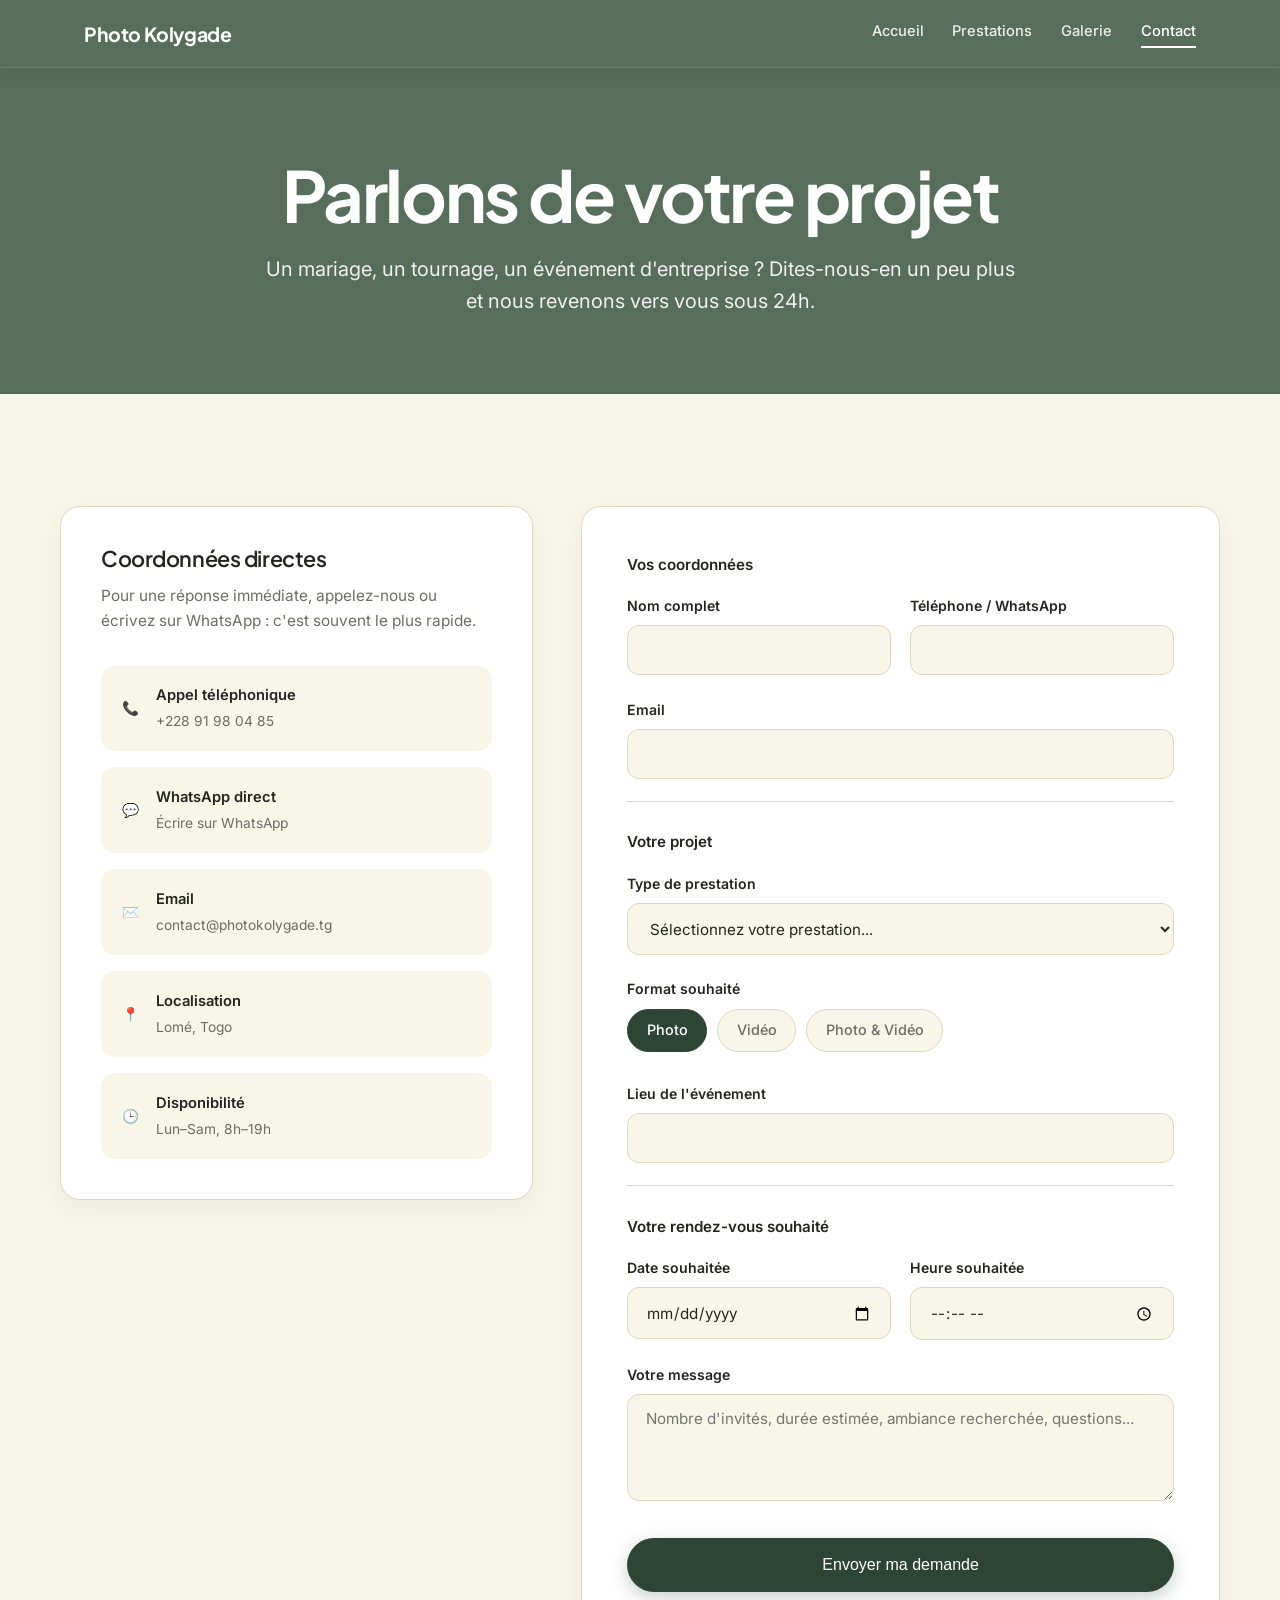
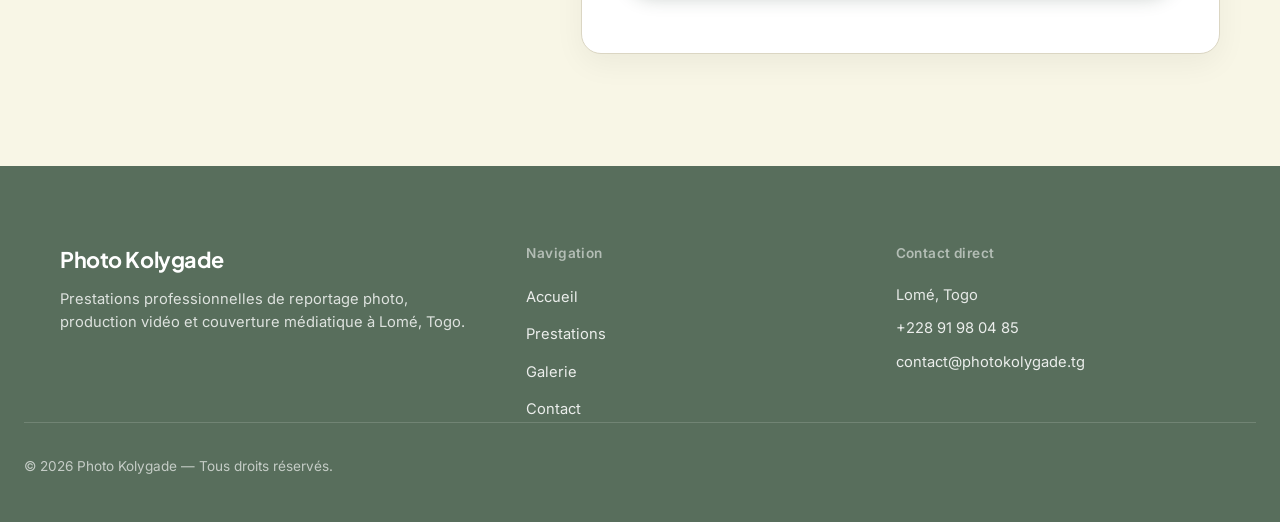
==== commit 508a58e9: "ajustement hero/navbar/responsive" ====
--- a/contact.html
+++ b/contact.html
@@ -21,6 +21,7 @@
         <div class="header-inner">
             <a href="index.html" class="logo">Photo Kolygade</a>
             <nav class="main-nav" id="main-nav">
+                <a href="index.html">Accueil</a>
                 <a href="prestations.html">Prestations</a>
                 <a href="galerie.html">Galerie</a>
                 <a href="contact.html" class="active">Contact</a>
--- a/style.css
+++ b/style.css
@@ -14,10 +14,10 @@
   /* Vert sauge bandeau & footer */
   --sage-dark: #445648;
   /* Vert sauge foncé pour survol */
-  --terracotta: #D97746;
-  /* Terracotta chaleureux (boutons & bloc avis) */
-  --terracotta-hover: #C56535;
-  /* Terracotta au survol */
+  --terracotta: #2D4536;
+  /* Vert Forêt Sombre / Émeraude Végétal (Option 3) */
+  --terracotta-hover: #1E3125;
+  /* Vert Forêt au survol */
   --paper: #F8F6E6;
   /* Fond principal crème lin doux */
   --paper-deep: #EDE8D5;
@@ -74,6 +74,8 @@
   font-size: 16px;
   line-height: 1.65;
   -webkit-font-smoothing: antialiased;
+  overflow-x: clip;
+  width: 100%;
 }
 
 h1,
@@ -143,22 +145,24 @@
 .btn-primary {
   background: var(--terracotta);
   color: #FFFFFF;
-  box-shadow: 0 6px 18px rgba(217, 119, 70, 0.25);
+  box-shadow: 0 6px 18px rgba(45, 69, 54, 0.25);
 }
 
 .btn-primary:hover {
   background: var(--terracotta-hover);
-  box-shadow: 0 8px 22px rgba(217, 119, 70, 0.35);
-  color: #FFFFFF;
-}
-
-/* ---------- 1. EN-TÊTE (BLOC VERT SAUGE) ---------- */
+  box-shadow: 0 8px 22px rgba(45, 69, 54, 0.35);
+  color: #FFFFFF;
+}
+
+/* ---------- 1. EN-TÊTE (FIXE / STICKY EN HAUT DE PAGE) ---------- */
 .site-header {
   position: sticky;
   top: 0;
-  z-index: 50;
+  z-index: 100;
   background: var(--sage);
   border-bottom: 1px solid rgba(255, 255, 255, 0.12);
+  width: 100%;
+  box-shadow: 0 4px 20px rgba(0, 0, 0, 0.08);
 }
 
 .header-inner {
@@ -195,38 +199,76 @@
   transition: color 0.2s ease, border-color 0.2s ease;
 }
 
-.main-nav a:hover {
-  color: #FFFFFF;
-  border-color: var(--terracotta);
+.main-nav a:hover,
+.main-nav a.active {
+  color: #FFFFFF;
+  border-color: #FFFFFF;
 }
 
 .nav-toggle {
   display: none;
   flex-direction: column;
+  justify-content: center;
+  align-items: center;
+  width: 44px;
+  height: 44px;
   gap: 5px;
-  background: none;
+  background: transparent;
   border: none;
+  border-radius: 8px;
   cursor: pointer;
-  padding: 6px;
+  padding: 0;
+  transition: background-color 0.2s ease;
+  -webkit-tap-highlight-color: transparent;
+  position: relative;
+  z-index: 60;
+}
+
+.nav-toggle:hover {
+  background: rgba(255, 255, 255, 0.12);
+}
+
+.nav-toggle:focus-visible {
+  outline: 2px solid #FFFFFF;
+  outline-offset: 2px;
 }
 
 .nav-toggle span {
-  width: 22px;
+  width: 24px;
   height: 2px;
   background: #FFFFFF;
+  border-radius: 2px;
   display: block;
-}
-
-/* ---------- 2. HERO — COMPOSITION ASYMÉTRIQUE ÉDITORIALE (OPTION C : 60% CARROUSEL / 40% TEXTE) ---------- */
+  transform-origin: center;
+  transition: transform 0.28s cubic-bezier(0.4, 0, 0.2, 1),
+              opacity 0.2s ease,
+              background-color 0.2s ease;
+}
+
+/* Animation fluide en croix (X) lors de l'ouverture du menu */
+.nav-toggle.open span:nth-child(1) {
+  transform: translateY(7px) rotate(45deg);
+}
+
+.nav-toggle.open span:nth-child(2) {
+  opacity: 0;
+  transform: scaleX(0);
+}
+
+.nav-toggle.open span:nth-child(3) {
+  transform: translateY(-7px) rotate(-45deg);
+}
+
+/* ---------- 2. HERO — COMPOSITION ÉDITORIALE INSPIRÉE DU MODÈLE ---------- */
 .hero {
   position: relative;
-  min-height: min(760px, calc(100vh - 72px));
+  min-height: min(900px, calc(100vh - 76px));
   display: grid;
-  /* Disposition asymétrique : ~38% pour le texte et ~62% pour la mise en valeur photo */
-  grid-template-columns: minmax(320px, 0.78fr) minmax(460px, 1.22fr);
+  grid-template-columns: minmax(320px, 1fr) minmax(360px, 1.12fr);
   align-items: center;
-  gap: clamp(2rem, 3vw, 3rem);
-  padding: clamp(2.5rem, 4.5vw, 4.5rem) max(1.5rem, calc((100% - 1320px) / 2));
+  justify-content: center;
+  gap: clamp(2rem, 5vw, 4.5rem);
+  padding: clamp(3rem, 5.5vh, 5rem) max(1.5rem, calc((100% - 1240px) / 2));
   color: var(--ink);
   overflow: hidden;
   background: var(--paper);
@@ -252,52 +294,86 @@
   background-size: cover;
   background-position: var(--pos, center 30%);
   opacity: 0;
-  transform: scale(1.06) translateX(2%);
-  transition: opacity 1s ease, transform 7s cubic-bezier(0.2, 0.7, 0.2, 1);
+  transform: scale(1.05);
+  transition: opacity 0.9s ease, transform 6s cubic-bezier(0.2, 0.7, 0.2, 1);
   pointer-events: none;
 }
 
 .hero-slide.active {
   opacity: 1;
-  transform: scale(1) translateX(0);
+  transform: scale(1);
   pointer-events: auto;
 }
 
 .hero-content {
   position: relative;
   z-index: 5;
-  max-width: 480px;
-  margin-left: clamp(0rem, 3vw, 3rem);
-}
-
-.hero-kicker {
-  margin-bottom: 1.3rem;
+  max-width: 470px;
+  margin: 0 auto;
+  text-align: center;
+  display: flex;
+  flex-direction: column;
+  align-items: center;
+}
+
+.hero-title {
+  font-size: clamp(2.4rem, 4.2vw, 3.8rem);
+  font-weight: 800;
+  line-height: 1.1;
+  letter-spacing: -0.025em;
+  color: var(--ink);
+  margin-bottom: 0.7rem;
+  text-align: center;
+}
+
+.hero-tagline {
+  font-size: clamp(1.02rem, 1.3vw, 1.22rem);
+  font-weight: 700;
   color: var(--terracotta);
-  font-size: 0.76rem;
-  font-weight: 700;
-  letter-spacing: 0.14em;
-  text-transform: uppercase;
-}
-
-.hero-title {
-  font-size: clamp(2.9rem, 4.8vw, 4.8rem);
-  font-weight: 700;
-  line-height: 1.05;
-  margin-bottom: 1.4rem;
+  letter-spacing: -0.01em;
+  margin: 0 0 0.5rem;
+  text-align: center;
 }
 
 .hero-sub {
-  font-size: clamp(1.02rem, 1.35vw, 1.2rem);
+  font-size: clamp(0.92rem, 1.1vw, 1rem);
   color: var(--muted);
   font-weight: 400;
-  margin-bottom: 2.2rem;
-  max-width: 32ch;
+  line-height: 1.6;
+  margin-bottom: 1.8rem;
+  text-align: center;
+  max-width: 36ch;
 }
 
 .hero-actions {
   display: flex;
+  align-items: center;
+  justify-content: center;
   flex-wrap: wrap;
-  gap: 1rem;
+  gap: 0.85rem;
+}
+
+.btn-secondary {
+  background: rgba(36, 37, 33, 0.05);
+  border: 1px solid rgba(36, 37, 33, 0.14);
+  color: var(--ink);
+  border-radius: var(--radius-pill);
+  padding: 0.82em 1.9em;
+  font-size: 0.95rem;
+  font-weight: 500;
+  text-decoration: none;
+  transition: transform 0.15s ease, background-color 0.2s ease, border-color 0.2s ease, color 0.2s ease;
+}
+
+.btn-secondary:hover {
+  background: rgba(36, 37, 33, 0.1);
+  border-color: var(--ink);
+  color: var(--ink);
+  transform: translateY(-2px);
+}
+
+.btn-secondary:active {
+  transform: translateY(0);
 }
 
 .btn-outline {
@@ -312,16 +388,18 @@
   color: #FFFFFF;
 }
 
-/* Carrousel dominant (~60% de l'espace, hauteur calibrée viewport) */
+/* Carrousel dominant allongé verticalement (format portrait élancé comme la référence) */
 .hero-frame {
   position: relative;
   z-index: 4;
   width: 100%;
-  height: clamp(500px, 68vh, 640px);
+  max-width: 530px;
+  height: clamp(600px, 78vh, 760px);
   aspect-ratio: auto;
-  justify-self: stretch;
+  justify-self: center;
+  margin: 0 auto;
   overflow: hidden;
-  border-radius: 28px;
+  border-radius: 32px;
   background: #d5d1cc;
   border: 1px solid rgba(0, 0, 0, 0.05);
   box-shadow: 0 24px 60px -12px rgba(36, 37, 33, 0.16), 0 8px 24px -6px rgba(36, 37, 33, 0.08);
@@ -330,38 +408,67 @@
 .hero-frame-controls {
   position: absolute;
   z-index: 6;
-  left: 1.4rem;
-  right: 1.4rem;
+  left: 0;
+  right: 0;
+  bottom: 1.4rem;
   display: flex;
   align-items: center;
-  justify-content: space-between;
-  color: #FFFFFF;
-  font-size: 0.8rem;
-  font-weight: 600;
-}
-
-.hero-frame-controls {
-  bottom: 1.4rem;
-  gap: 0.9rem;
-}
-
-.hero-progress {
-  flex: 1;
-  height: 3px;
-  border-radius: 3px;
-  background: rgba(255, 255, 255, 0.35);
-  overflow: hidden;
-  backdrop-filter: blur(4px);
-}
-
-.hero-progress span {
-  display: block;
-  width: 25%;
-  height: 100%;
-  background: #FFFFFF;
-  border-radius: 3px;
-  transition: width 0.8s ease;
-  box-shadow: 0 0 8px rgba(255, 255, 255, 0.5);
+  justify-content: center;
+  pointer-events: none;
+}
+
+.hero-frame-controls > * {
+  pointer-events: auto;
+}
+
+/* Capsule de pagination à pastilles (Soft pill & dots) */
+.hero-dots-capsule {
+  display: inline-flex;
+  align-items: center;
+  gap: 7px;
+  padding: 6px 12px;
+  background: rgba(30, 26, 23, 0.72);
+  backdrop-filter: blur(12px);
+  -webkit-backdrop-filter: blur(12px);
+  border: 1px solid rgba(255, 255, 255, 0.14);
+  border-radius: var(--radius-pill);
+  box-shadow: 0 4px 18px rgba(0, 0, 0, 0.28);
+}
+
+.hero-dot {
+  width: 8px;
+  height: 8px;
+  border-radius: 50%;
+  background: rgba(237, 232, 213, 0.45);
+  border: none;
+  padding: 0;
+  cursor: pointer;
+  outline: none;
+  transition: width 0.35s cubic-bezier(0.34, 1.56, 0.64, 1),
+              height 0.35s ease,
+              background-color 0.3s ease,
+              border-radius 0.35s ease,
+              box-shadow 0.3s ease,
+              transform 0.2s ease;
+}
+
+.hero-dot:hover:not(.active) {
+  background: rgba(255, 255, 255, 0.75);
+  transform: scale(1.2);
+}
+
+.hero-dot.active {
+  width: 26px;
+  height: 8px;
+  border-radius: var(--radius-pill);
+  background: #EDE8D5;
+  box-shadow: 0 0 10px rgba(237, 232, 213, 0.45);
+  cursor: default;
+}
+
+.hero-dot:focus-visible {
+  outline: 2px solid #FFFFFF;
+  outline-offset: 2px;
 }
 
 .hero-nav-arrow {
@@ -387,7 +494,7 @@
   background: var(--terracotta);
   border-color: var(--terracotta);
   transform: scale(1.08);
-  box-shadow: 0 4px 14px rgba(217, 119, 70, 0.4);
+  box-shadow: 0 4px 14px rgba(45, 69, 54, 0.4);
 }
 
 .hero-nav-arrow:active {
@@ -544,7 +651,7 @@
   padding: 0.95em 2.4em;
   border-radius: var(--radius-pill);
   text-decoration: none;
-  box-shadow: 0 10px 26px rgba(217, 119, 70, 0.35);
+  box-shadow: 0 10px 26px rgba(45, 69, 54, 0.35);
   transition: transform 0.25s ease, background-color 0.25s ease, box-shadow 0.25s ease;
   letter-spacing: -0.01em;
 }
@@ -557,7 +664,7 @@
   background: var(--terracotta-hover);
   color: #FFFFFF;
   transform: translateY(-3px);
-  box-shadow: 0 14px 34px rgba(217, 119, 70, 0.48);
+  box-shadow: 0 14px 34px rgba(45, 69, 54, 0.48);
 }
 
 .btn-section-cta:hover svg {
@@ -778,7 +885,7 @@
 .form-group textarea:focus {
   background: #FFFFFF;
   border-color: var(--terracotta);
-  box-shadow: 0 0 0 3px rgba(217, 119, 70, 0.15);
+  box-shadow: 0 0 0 3px rgba(45, 69, 54, 0.15);
 }
 
 /* Regroupe les champs du formulaire de RDV en sous-sections lisibles */
@@ -959,14 +1066,14 @@
   text-decoration: none;
   font-weight: 500;
   font-size: 0.95rem;
-  box-shadow: 0 10px 28px rgba(217, 119, 70, 0.45);
+  box-shadow: 0 10px 28px rgba(45, 69, 54, 0.45);
   transition: transform 0.2s ease, background-color 0.2s ease, box-shadow 0.2s ease;
 }
 
 .floating-contact-btn:hover {
   transform: translateY(-3px) scale(1.03);
   background: var(--terracotta-hover);
-  box-shadow: 0 14px 34px rgba(217, 119, 70, 0.55);
+  box-shadow: 0 14px 34px rgba(45, 69, 54, 0.55);
   color: #FFFFFF;
 }
 
@@ -980,8 +1087,8 @@
     min-height: auto;
     grid-template-columns: 1fr;
     gap: 2.8rem;
-    padding-top: 3.5rem;
-    padding-bottom: 3.5rem;
+    padding-top: 4.2rem;
+    padding-bottom: 4.2rem;
   }
 
   .hero-content {
@@ -990,8 +1097,9 @@
   }
 
   .hero-frame {
-    height: 480px;
-    border-radius: 24px;
+    max-width: 480px;
+    height: 580px;
+    border-radius: 26px;
   }
 
   .services-grid {
@@ -1008,25 +1116,64 @@
 }
 
 @media (max-width: 880px) {
+  .nav-toggle {
+    display: flex;
+  }
+
   .main-nav {
     position: absolute;
     top: 100%;
     left: 0;
     right: 0;
-    background: var(--sage);
+    background: rgba(58, 74, 61, 0.98);
+    backdrop-filter: blur(18px);
+    -webkit-backdrop-filter: blur(18px);
     border-bottom: 1px solid rgba(255, 255, 255, 0.15);
+    box-shadow: 0 20px 40px rgba(0, 0, 0, 0.28);
     flex-direction: column;
-    padding: 1.2rem 1.5rem 1.8rem;
-    gap: 1.2rem;
-    display: none;
+    padding: 0.9rem 1.4rem 1.4rem;
+    gap: 0.35rem;
+    opacity: 0;
+    visibility: hidden;
+    transform: translateY(-8px);
+    transition: opacity 0.26s cubic-bezier(0.4, 0, 0.2, 1),
+                transform 0.26s cubic-bezier(0.4, 0, 0.2, 1),
+                visibility 0.26s;
+    pointer-events: none;
+    z-index: 55;
   }
 
   .main-nav.open {
+    opacity: 1;
+    visibility: visible;
+    transform: translateY(0);
+    pointer-events: auto;
+  }
+
+  .main-nav a {
     display: flex;
-  }
-
-  .nav-toggle {
-    display: flex;
+    align-items: center;
+    padding: 0.85rem 1.1rem;
+    font-size: 1.05rem;
+    font-weight: 500;
+    color: rgba(255, 255, 255, 0.92);
+    border-radius: 10px;
+    border-bottom: none;
+    transition: background-color 0.2s ease, color 0.2s ease, transform 0.15s ease;
+  }
+
+  .main-nav a:hover {
+    background: rgba(255, 255, 255, 0.12);
+    color: #FFFFFF;
+    transform: translateX(4px);
+    border-bottom: none;
+  }
+
+  .main-nav a.active {
+    background: rgba(255, 255, 255, 0.18);
+    color: #FFFFFF;
+    font-weight: 600;
+    border-bottom: none;
   }
 }
 
@@ -1048,29 +1195,35 @@
   }
 
   .hero-title {
-    font-size: 2.8rem;
+    font-size: clamp(2rem, 7.5vw, 2.6rem);
   }
 
   .hero {
     min-height: auto;
     grid-template-columns: 1fr;
-    gap: 2rem;
+    gap: 2.2rem;
     padding-top: 2.5rem;
-    padding-bottom: 3rem;
+    padding-bottom: 3.2rem;
   }
 
   .hero-frame {
     width: 100%;
-    height: 380px;
-    border-radius: 18px;
+    height: clamp(380px, 58vh, 460px);
+    border-radius: 22px;
+  }
+
+  .hero-actions {
+    flex-direction: column;
+    width: 100%;
+    max-width: 320px;
+    margin: 0 auto;
+    gap: 0.75rem;
   }
 
   .hero-actions .btn {
     width: 100%;
-  }
-
-  .hero-nav-arrow {
-    padding: 0.2rem;
+    text-align: center;
+    justify-content: center;
   }
 
   .floating-contact-btn {
@@ -1078,6 +1231,24 @@
     right: 1.2rem;
     padding: 0.75em 1.3em;
     font-size: 0.88rem;
+  }
+
+  .page-hero {
+    padding: 3.8rem 1.2rem 3rem;
+  }
+
+  .gallery-filters {
+    gap: 0.5rem;
+    margin-bottom: 2.2rem;
+  }
+
+  .filter-btn {
+    padding: 0.5em 1.2em;
+    font-size: 0.86rem;
+  }
+
+  .gallery-card {
+    min-height: 320px;
   }
 }
 
@@ -1113,7 +1284,7 @@
 }
 
 .page-hero-title {
-  font-size: clamp(2.8rem, 5.5vw, 4.4rem);
+  font-size: clamp(2.1rem, 5.5vw, 4.4rem);
   font-weight: 700;
   letter-spacing: -0.035em;
   line-height: 1.1;
@@ -1382,7 +1553,7 @@
   background: var(--terracotta);
   color: #FFFFFF;
   border-color: var(--terracotta);
-  box-shadow: 0 6px 18px rgba(217, 119, 70, 0.35);
+  box-shadow: 0 6px 18px rgba(45, 69, 54, 0.35);
 }
 
 .gallery-full-grid {
